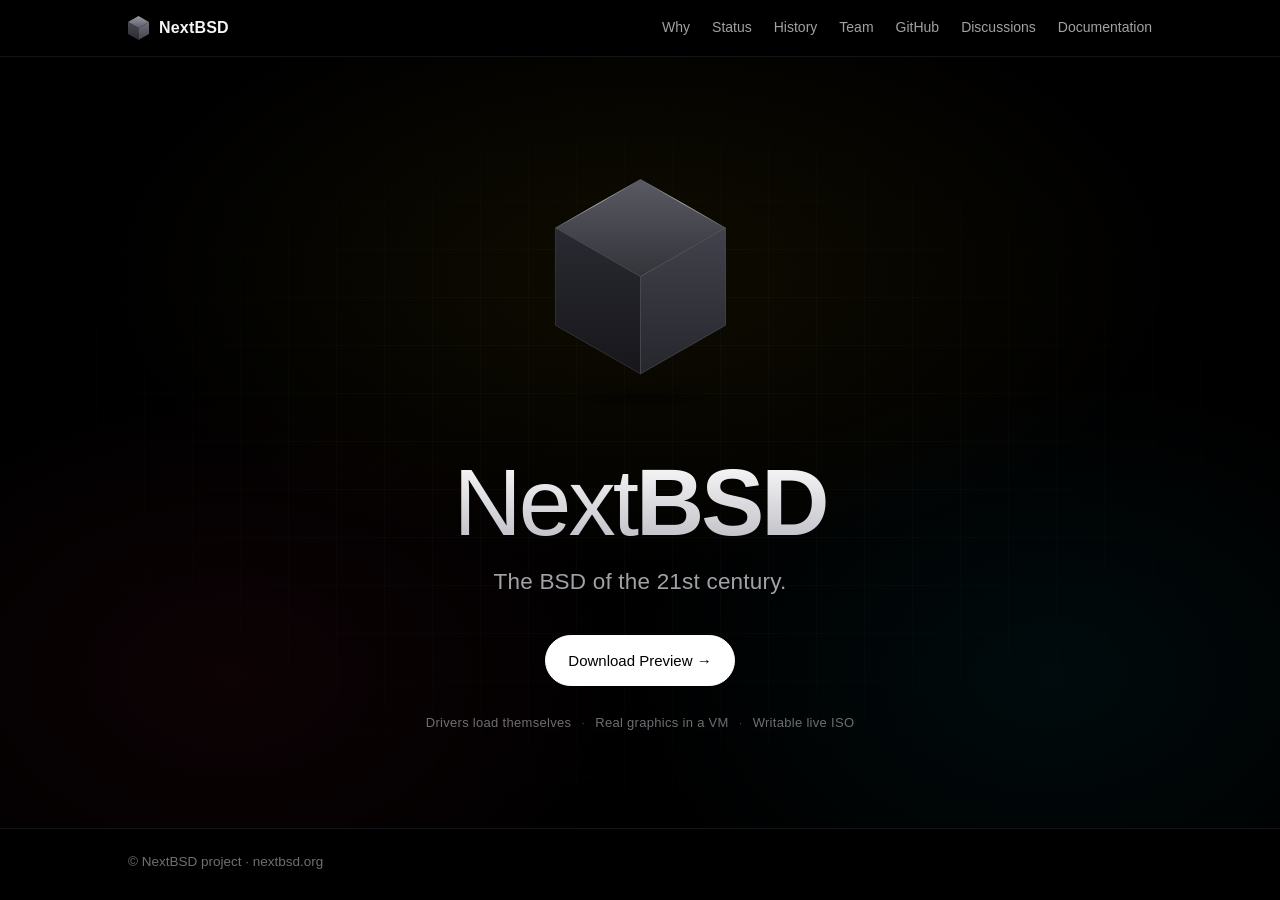
==== index.html @ d2f93997 "Cube mark in the nav, and a home page that fits one screen Three changes to the landing page and the" ====
<!DOCTYPE html>
<html lang="en">
<head>
<meta charset="UTF-8">
<meta name="viewport" content="width=device-width, initial-scale=1.0">
<meta http-equiv="Cache-Control" content="no-cache, no-store, must-revalidate">
<title>NextBSD &mdash; the BSD of the 21st century</title>
<meta name="description" content="NextBSD brings the macOS system layer &mdash; Mach IPC, launchd, libxpc, libdispatch &mdash; to a modern FreeBSD base. Open in the open.">
<meta property="og:title" content="NextBSD">
<meta property="og:description" content="The BSD of the 21st century. Mach + launchd + XPC on FreeBSD.">
<meta property="og:type" content="website">
<meta property="og:url" content="https://nextbsd.org/">
<link rel="canonical" href="https://nextbsd.org/">
<link rel="icon" type="image/svg+xml" href="data:image/svg+xml,%3Csvg xmlns='http://www.w3.org/2000/svg' viewBox='0 0 64 64'%3E%3Crect width='64' height='64' rx='8' fill='%23000'/%3E%3Ctext x='32' y='42' font-family='-apple-system,Helvetica,Arial' font-size='28' font-weight='700' text-anchor='middle' fill='%23ffcc00'%3EB%3C/text%3E%3C/svg%3E">
<link rel="stylesheet" href="assets/style.css">
</head>
<body class="home">

<nav class="nav">
  <div class="wrap nav-inner">
    <a class="nav-brand" href="index.html">
      <svg class="nav-brand-mark" viewBox="60 60 280 320"
           xmlns="http://www.w3.org/2000/svg" role="img" aria-label="NextBSD cube">
        <defs>
          <linearGradient id="navcube-top" x1="0" y1="0" x2="0" y2="1">
            <stop offset="0%"   stop-color="#9a9aa6"/>
            <stop offset="100%" stop-color="#5c5c66"/>
          </linearGradient>
          <linearGradient id="navcube-left" x1="0" y1="0" x2="0" y2="1">
            <stop offset="0%"   stop-color="#4a4a54"/>
            <stop offset="100%" stop-color="#2a2a32"/>
          </linearGradient>
          <linearGradient id="navcube-right" x1="0" y1="0" x2="0" y2="1">
            <stop offset="0%"   stop-color="#70707c"/>
            <stop offset="100%" stop-color="#44444e"/>
          </linearGradient>
        </defs>
        <polygon points="200,60 340,140 200,220 60,140"   fill="url(#navcube-top)"/>
        <polygon points="60,140 200,220 200,380 60,300"   fill="url(#navcube-left)"/>
        <polygon points="340,140 200,220 200,380 340,300" fill="url(#navcube-right)"/>
      </svg>
      NextBSD
    </a>
    <button class="nav-toggle" type="button" aria-label="Menu"
            aria-expanded="false" aria-controls="nav-links">
      <span class="nav-toggle-bar"></span>
      <span class="nav-toggle-bar"></span>
      <span class="nav-toggle-bar"></span>
    </button>
    <div class="nav-links" id="nav-links">
      <a href="why.html" data-nav="why">Why</a>
      <a href="status.html" data-nav="status">Status</a>
      <a href="history.html" data-nav="history">History</a>
      <a href="team.html" data-nav="team">Team</a>
      <a href="https://github.com/nextbsd-redux/nextbsd">GitHub</a>
      <a href="https://github.com/orgs/nextbsd-redux/discussions">Discussions</a>
      <a href="https://github.com/nextbsd-redux/nextbsd/wiki">Documentation</a>
    </div>
  </div>
</nav>

<section class="hero">
  <div class="wrap hero-inner">
    <svg class="logo-cube" viewBox="0 0 400 460" xmlns="http://www.w3.org/2000/svg" role="img" aria-label="NextBSD cube logo">
      <defs>
        <radialGradient id="cube-shadow" cx="50%" cy="50%" r="50%">
          <stop offset="0%"   stop-color="#000" stop-opacity="0.55"/>
          <stop offset="60%"  stop-color="#000" stop-opacity="0.18"/>
          <stop offset="100%" stop-color="#000" stop-opacity="0"/>
        </radialGradient>
        <linearGradient id="face-top" x1="0" y1="0" x2="0" y2="1">
          <stop offset="0%"   stop-color="#5a5a64"/>
          <stop offset="100%" stop-color="#33333a"/>
        </linearGradient>
        <linearGradient id="face-left" x1="0" y1="0" x2="0" y2="1">
          <stop offset="0%"   stop-color="#2a2a32"/>
          <stop offset="100%" stop-color="#16161b"/>
        </linearGradient>
        <linearGradient id="face-right" x1="0" y1="0" x2="0" y2="1">
          <stop offset="0%"   stop-color="#42424c"/>
          <stop offset="100%" stop-color="#26262d"/>
        </linearGradient>
        <linearGradient id="edge-highlight" x1="0" y1="0" x2="1" y2="0">
          <stop offset="0%"   stop-color="#fff" stop-opacity="0"/>
          <stop offset="50%"  stop-color="#fff" stop-opacity="0.55"/>
          <stop offset="100%" stop-color="#fff" stop-opacity="0"/>
        </linearGradient>
      </defs>

      <!-- soft ground shadow -->
      <ellipse cx="200" cy="420" rx="170" ry="20" fill="url(#cube-shadow)"/>

      <!-- cube body: top + left + right faces (isometric) -->
      <polygon points="200,60 340,140 200,220 60,140"   fill="url(#face-top)"   stroke="#6a6a76" stroke-width="1"/>
      <polygon points="60,140 200,220 200,380 60,300"   fill="url(#face-left)"  stroke="#44444e" stroke-width="1"/>
      <polygon points="340,140 200,220 200,380 340,300" fill="url(#face-right)" stroke="#55555f" stroke-width="1"/>

      <!-- crisp upper-edge highlights -->
      <line x1="200" y1="60"  x2="340" y2="140" stroke="url(#edge-highlight)" stroke-width="1.5"/>
      <line x1="200" y1="60"  x2="60"  y2="140" stroke="url(#edge-highlight)" stroke-width="1.5"/>
      <line x1="200" y1="60"  x2="200" y2="220" stroke="url(#edge-highlight)" stroke-width="1.5"/>

    </svg>

    <h1 class="wordmark"><span class="next">Next</span>BSD</h1>
    <p class="tagline">The BSD of the 21st century.</p>

    <div class="cta">
      <a class="btn btn-primary" href="https://github.com/nextbsd-redux/nextbsd/releases/tag/continuous">Download Preview &rarr;</a>
    </div>

    <p class="hero-points">
      <span>Drivers load themselves</span>
      <span>Real graphics in a VM</span>
      <span>Writable live ISO</span>
    </p>
  </div>
</section>

<footer>
  <div class="wrap">
    <div class="colophon">
      <span>&copy; NextBSD project &middot; <a href="https://nextbsd.org/" style="color:inherit;">nextbsd.org</a></span>
    </div>
  </div>
</footer>

<script src="assets/site.js"></script>

</body>
</html>
---- assets/style.css ----
:root {
    --bg: #000;
    --bg-soft: #0a0a0a;
    --panel: #0f0f12;
    --line: #1c1c20;
    --line-soft: #141418;
    --fg: #f5f5f7;
    --fg-dim: #a1a1a6;
    --fg-mute: #6e6e73;
    --accent-y: #ffcc00;
    --accent-r: #ff3b30;
    --accent-c: #00d4ff;
    --accent-g: #30d158;
    --accent-m: #ff2d55;
  }
  * { box-sizing: border-box; }
  html, body {
    margin: 0;
    padding: 0;
    background: var(--bg);
    color: var(--fg);
    font-family: -apple-system, BlinkMacSystemFont, "Helvetica Neue", Helvetica, Arial, sans-serif;
    -webkit-font-smoothing: antialiased;
    -moz-osx-font-smoothing: grayscale;
    line-height: 1.55;
    overflow-x: hidden;
  }
  a { color: var(--accent-c); text-decoration: none; }
  a:hover { text-decoration: underline; }
  code, kbd {
    font-family: "SF Mono", ui-monospace, "Menlo", Consolas, monospace;
    font-size: 0.92em;
    background: #15151a;
    padding: 1px 6px;
    border-radius: 4px;
    color: #e8e8ed;
  }

  /* ---------- Layout ---------- */
  .wrap {
    max-width: 1080px;
    margin: 0 auto;
    padding: 0 28px;
  }
  section { padding: 96px 0; position: relative; }
  section + section { border-top: 1px solid var(--line-soft); }

  /* ---------- Top nav ---------- */
  .nav {
    position: sticky;
    top: 0;
    z-index: 50;
    backdrop-filter: saturate(180%) blur(20px);
    -webkit-backdrop-filter: saturate(180%) blur(20px);
    background: rgba(0, 0, 0, 0.72);
    border-bottom: 1px solid var(--line-soft);
  }
  .nav-inner {
    display: flex;
    align-items: center;
    justify-content: space-between;
    height: 56px;
  }
  .nav-brand {
    display: flex; align-items: center; gap: 10px;
    font-weight: 600; letter-spacing: 0.2px;
    color: var(--fg);
  }
  .nav-brand-mark {
    /* The hero cube, shrunk. Height-driven so the aspect stays true; at this
       size the hero's 1px face strokes and edge highlights would land well
       under a device pixel, so the three face tones carry the form alone --
       lightened from the hero's values, which go muddy against the nav's
       near-black at 24px. */
    height: 24px;
    width: auto;
    flex: none;
    display: block;
  }
  .nav-brand:hover .nav-brand-mark { opacity: 0.85; }
  .nav-links { display: flex; gap: 22px; }
  .nav-links a {
    color: var(--fg-dim); font-size: 14px;
    text-decoration: none;
  }
  .nav-links a:hover { color: var(--fg); text-decoration: none; }

  /* Hamburger. Hidden entirely at desktop widths -- the tab row is the
     nav there, and the button would just be a second way to do the same
     thing. It appears only once the tabs no longer fit. */
  .nav-toggle {
    display: none;
    flex-direction: column;
    justify-content: center;
    align-items: center;
    gap: 5px;
    width: 40px; height: 40px;
    padding: 0;
    background: transparent;
    border: 1px solid transparent;
    border-radius: 9px;
    cursor: pointer;
    -webkit-tap-highlight-color: transparent;
  }
  .nav-toggle:hover { border-color: #2a2a30; }
  .nav-toggle[aria-expanded="true"] { border-color: #2a2a30; }
  .nav-toggle-bar {
    display: block;
    width: 18px; height: 1.5px;
    background: var(--fg-dim);
    border-radius: 2px;
    transition: transform 0.2s ease, opacity 0.2s ease;
  }
  /* Bars fold into an X when open: 1.5px bar + 5px gap = 6.5px of travel. */
  .nav-toggle[aria-expanded="true"] .nav-toggle-bar:nth-child(1) {
    transform: translateY(6.5px) rotate(45deg);
  }
  .nav-toggle[aria-expanded="true"] .nav-toggle-bar:nth-child(2) { opacity: 0; }
  .nav-toggle[aria-expanded="true"] .nav-toggle-bar:nth-child(3) {
    transform: translateY(-6.5px) rotate(-45deg);
  }

  /* 780px: seven tabs plus the brand need ~680px, so this leaves the row
     comfortable rather than cramped right before it collapses. */
  @media (max-width: 780px) {
    .nav-toggle { display: flex; }
    .nav-links {
      /* .nav is position:sticky, so it is the containing block -- the panel
         spans the full nav width rather than the padded .wrap. */
      position: absolute;
      top: 56px;
      left: 0; right: 0;
      display: none;
      flex-direction: column;
      gap: 0;
      padding: 4px 0 10px;
      background: rgba(0, 0, 0, 0.94);
      backdrop-filter: saturate(180%) blur(20px);
      -webkit-backdrop-filter: saturate(180%) blur(20px);
      border-bottom: 1px solid var(--line-soft);
    }
    .nav-links[data-open="true"] { display: flex; }
    .nav-links a {
      padding: 13px 28px;
      font-size: 15px;
      border-top: 1px solid var(--line-soft);
    }
    .nav-links a:first-child { border-top: none; }
  }
  @media (prefers-reduced-motion: reduce) {
    .nav-toggle-bar { transition: none; }
  }

  /* ---------- Hero ---------- */
  .hero {
    /* Not a full viewport: surrender ~110px so the footer's top edge shows.
       A hero that exactly fills the screen reads as the whole page, and the
       visitor never learns there is anything below it. */
    min-height: calc(100vh - 166px);
    display: grid;
    place-items: center;
    text-align: center;
    padding: 80px 0 120px;
    position: relative;
    overflow: hidden;
  }
  .hero::before {
    content: "";
    position: absolute;
    inset: 0;
    background:
      radial-gradient(900px 500px at 50% 28%, rgba(255, 204, 0, 0.06), transparent 60%),
      radial-gradient(700px 500px at 18% 80%, rgba(255, 45, 85, 0.05), transparent 60%),
      radial-gradient(700px 500px at 82% 80%, rgba(0, 212, 255, 0.05), transparent 60%);
    pointer-events: none;
  }
  .hero::after {
    /* subtle grid */
    content: "";
    position: absolute;
    inset: 0;
    background-image:
      linear-gradient(rgba(255,255,255,0.025) 1px, transparent 1px),
      linear-gradient(90deg, rgba(255,255,255,0.025) 1px, transparent 1px);
    background-size: 48px 48px;
    mask-image: radial-gradient(ellipse at center, black 30%, transparent 75%);
    -webkit-mask-image: radial-gradient(ellipse at center, black 30%, transparent 75%);
    pointer-events: none;
  }
  .hero-inner { position: relative; z-index: 1; }

  /* ---------- Logo cube (SVG) ---------- */
  .logo-cube {
    width: clamp(220px, 32vw, 320px);
    height: auto;
    margin: 0 auto 48px;
    display: block;
    animation: cube-float 9s ease-in-out infinite;
  }
  @keyframes cube-float {
    0%, 100% { transform: translateY(0); }
    50%      { transform: translateY(-8px); }
  }

  /* ---------- Wordmark + tagline ---------- */
  .wordmark {
    font-size: clamp(56px, 9vw, 104px);
    font-weight: 800;
    letter-spacing: -3px;
    /* Display type, so it wants tight leading -- inheriting the body's 1.55
       put ~50px of empty air above and below the wordmark at full size. */
    line-height: 1.05;
    margin: 0;
    background: linear-gradient(180deg, #fff 0%, #b8b8c0 100%);
    -webkit-background-clip: text;
    background-clip: text;
    color: transparent;
  }
  .wordmark .next { font-weight: 300; }
  .tagline {
    font-size: clamp(18px, 2.2vw, 24px);
    color: var(--fg-dim);
    margin: 16px 0 0;
    font-weight: 400;
    letter-spacing: 0.2px;
  }
  .cta {
    margin-top: 44px;
    display: flex;
    justify-content: center;
    gap: 14px;
    flex-wrap: wrap;
  }
  .btn {
    display: inline-flex;
    align-items: center;
    gap: 8px;
    padding: 13px 22px;
    border-radius: 99px;
    font-size: 15px;
    font-weight: 500;
    text-decoration: none;
    transition: transform 0.15s ease, background 0.15s ease, border-color 0.15s ease;
  }
  .btn-primary {
    background: #fff;
    color: #000;
    border: 1px solid #fff;
  }
  .btn-primary:hover { transform: translateY(-1px); background: #f0f0f0; text-decoration: none; }
  .btn-ghost {
    background: transparent;
    color: var(--fg);
    border: 1px solid #2a2a30;
  }
  .btn-ghost:hover { border-color: #4a4a52; text-decoration: none; }

  .hero-points {
    margin: 34px auto 0;
    max-width: 760px;
    display: flex;
    flex-wrap: wrap;
    justify-content: center;
    align-items: center;
    gap: 0 10px;
    color: var(--fg-mute);
    font-size: 13px;
    letter-spacing: 0.3px;
  }
  .hero-points span { white-space: nowrap; }
  /* Dot separators drawn in CSS so they never wrap onto a line alone. */
  .hero-points span + span::before {
    content: "\00B7";
    margin-right: 10px;
    color: #3a3a42;
  }
  @media (max-width: 560px) {
    .hero-points { font-size: 12px; gap: 2px 8px; }
    .hero-points span + span::before { margin-right: 8px; }
  }

  /* ---------- Section heads ---------- */
  .kicker {
    font-size: 12px;
    text-transform: uppercase;
    letter-spacing: 2.5px;
    color: var(--accent-c);
    margin: 0 0 12px;
    font-weight: 600;
  }
  .section-title {
    font-size: clamp(32px, 4.5vw, 52px);
    font-weight: 700;
    letter-spacing: -1.5px;
    margin: 0 0 16px;
    line-height: 1.1;
  }
  .section-lede {
    font-size: clamp(17px, 1.6vw, 19px);
    color: var(--fg-dim);
    max-width: 720px;
    margin: 0 0 56px;
  }

  /* ---------- Vision (manifesto) ---------- */
  .vision-grid {
    display: grid;
    grid-template-columns: repeat(2, 1fr);
    gap: 28px;
  }
  @media (max-width: 760px) { .vision-grid { grid-template-columns: 1fr; } }
  .vision-card {
    padding: 32px;
    border: 1px solid var(--line);
    border-radius: 16px;
    background: linear-gradient(180deg, var(--panel) 0%, #08080a 100%);
  }
  .vision-card h3 {
    font-size: 22px;
    margin: 0 0 10px;
    font-weight: 600;
    letter-spacing: -0.3px;
  }
  .vision-card p { margin: 0; color: var(--fg-dim); }

  /* ---------- About: forms ---------- */
  .about-bridge {
    font-size: clamp(19px, 2vw, 24px);
    font-weight: 600;
    letter-spacing: -0.5px;
    color: var(--fg);
    margin: 0 0 28px;
  }
  .forms-grid {
    display: grid;
    grid-template-columns: repeat(3, 1fr);
    gap: 20px;
  }
  @media (max-width: 760px) { .forms-grid { grid-template-columns: 1fr; } }
  .forms-grid .vision-card {
    padding: 28px;
    position: relative;
    overflow: hidden;
    transition: border-color 0.2s ease, transform 0.2s ease;
  }
  .forms-grid .vision-card:hover { border-color: #2a2a30; transform: translateY(-2px); }
  .forms-grid .vision-card::before {
    content: "";
    position: absolute;
    top: 0; left: 0; right: 0;
    height: 2px;
    background: var(--form-accent, var(--accent-c));
    opacity: 0.85;
  }
  .forms-grid .vision-card h3 { font-size: 19px; }
  .forms-grid .vision-card .role {
    display: block;
    font-size: 11px;
    text-transform: uppercase;
    letter-spacing: 2px;
    font-weight: 600;
    color: var(--form-accent, var(--accent-c));
    margin: 0 0 10px;
  }

  /* ---------- About: benefits ---------- */
  .about-lede {
    max-width: 760px;
    font-size: clamp(18px, 1.9vw, 22px);
    line-height: 1.5;
    letter-spacing: -0.3px;
    color: var(--fg-dim);
    margin: 0 0 48px;
  }
  .about-lede strong { color: var(--fg); font-weight: 600; }
  .benefits {
    display: grid;
    grid-template-columns: repeat(3, 1fr);
    gap: 20px;
    margin: 0 0 72px;
  }
  @media (max-width: 760px) { .benefits { grid-template-columns: 1fr; } }
  .benefit {
    padding: 30px;
    border: 1px solid var(--line);
    border-radius: 16px;
    background: linear-gradient(180deg, var(--panel) 0%, #08080a 100%);
    transition: border-color 0.2s ease, transform 0.2s ease;
  }
  .benefit:hover { border-color: #2a2a30; transform: translateY(-2px); }
  .benefit .b-icon {
    /* Square by default, but grows sideways for a longer label like
       "bsd/linux" rather than letting it spill out of a fixed 44px box. */
    width: fit-content; min-width: 44px; height: 44px;
    padding: 0 11px;
    border-radius: 12px;
    display: grid; place-items: center;
    font-size: 13px; font-weight: 700; letter-spacing: 0.3px;
    margin-bottom: 18px;
    background: #16161a;
    border: 1px solid #232328;
    color: var(--b-accent, var(--accent-c));
  }
  .benefit h3 {
    margin: 0 0 10px;
    font-size: 18px;
    font-weight: 600;
    letter-spacing: -0.3px;
  }
  .benefit p {
    margin: 0;
    color: var(--fg-dim);
    font-size: 14.5px;
    line-height: 1.6;
  }
  .benefit p + p { margin-top: 12px; }

  /* ---------- Team ---------- */
  .team-grid {
    display: grid;
    grid-template-columns: repeat(2, 1fr);
    gap: 20px;
    max-width: 760px;
  }
  @media (max-width: 640px) { .team-grid { grid-template-columns: 1fr; } }
  .member {
    padding: 28px;
    border: 1px solid var(--line);
    border-radius: 16px;
    background: var(--panel);
    transition: border-color 0.2s ease, transform 0.2s ease;
  }
  .member:hover { border-color: #2a2a30; transform: translateY(-2px); }
  .member h3 {
    margin: 0 0 4px;
    font-size: 19px;
    font-weight: 600;
    letter-spacing: -0.3px;
  }
  .member .member-role {
    display: block;
    font-size: 11px;
    text-transform: uppercase;
    letter-spacing: 2px;
    font-weight: 600;
    color: var(--accent-c);
    margin: 0 0 12px;
  }
  .member p { margin: 0 0 12px; color: var(--fg-dim); font-size: 14.5px; line-height: 1.6; }
  .member a { font-size: 13px; }

  /* ---------- Components grid ---------- */
  .components {
    display: grid;
    grid-template-columns: repeat(3, 1fr);
    /* Every row the height of the tallest card, so the status tag -- pinned to
       the card's bottom edge by margin-top:auto -- lands at the same offset in
       every card on the page, not merely within its own row. */
    grid-auto-rows: 1fr;
    gap: 20px;
  }
  @media (max-width: 880px) { .components { grid-template-columns: repeat(2, 1fr); } }
  @media (max-width: 560px) { .components { grid-template-columns: 1fr; } }
  .component {
    display: flex;
    flex-direction: column;
    padding: 26px;
    border: 1px solid var(--line);
    border-radius: 14px;
    background: var(--panel);
    transition: border-color 0.2s ease, transform 0.2s ease;
  }
  .component:hover { border-color: #2a2a30; transform: translateY(-2px); }
  .component .icon {
    width: 38px; height: 38px;
    border-radius: 10px;
    display: grid; place-items: center;
    margin-bottom: 16px;
    font-size: 18px; font-weight: 700;
    background: #16161a;
    border: 1px solid #232328;
  }
  .component h4 {
    margin: 0 0 6px;
    font-size: 17px;
    font-weight: 600;
    letter-spacing: -0.2px;
  }
  .component p {
    margin: 0 0 14px;
    color: var(--fg-dim);
    font-size: 14.5px;
    line-height: 1.55;
  }
  .component .tag {
    display: inline-block;
    align-self: flex-start;
    font-size: 11px;
    text-transform: uppercase;
    letter-spacing: 1.5px;
    margin-top: auto;
    padding: 3px 8px;
    border-radius: 4px;
    background: #15151a;
    color: var(--fg-mute);
    border: 1px solid #1f1f25;
  }
  .component .tag.ok { color: var(--accent-g); border-color: rgba(48,209,88,0.25); background: rgba(48,209,88,0.08); }
  .component .tag.work { color: var(--accent-y); border-color: rgba(255,204,0,0.25); background: rgba(255,204,0,0.08); }
  .component .tag.plan { color: var(--accent-c); border-color: rgba(0,212,255,0.25); background: rgba(0,212,255,0.08); }

  /* ---------- Status timeline ---------- */
  .status-list {
    list-style: none;
    padding: 0;
    margin: 0;
    display: grid;
    gap: 18px;
  }
  .status-item {
    display: grid;
    grid-template-columns: 110px 1fr;
    gap: 24px;
    padding: 20px 0;
    border-bottom: 1px dashed var(--line);
  }
  .status-item:last-child { border-bottom: none; }
  .status-when {
    font-family: "SF Mono", ui-monospace, Menlo, monospace;
    color: var(--fg-mute);
    font-size: 13px;
    letter-spacing: 0.5px;
  }
  .status-body strong { font-weight: 600; color: var(--fg); }
  .status-body p { margin: 4px 0 0; color: var(--fg-dim); }
  @media (max-width: 600px) {
    .status-item { grid-template-columns: 1fr; gap: 4px; }
  }

  /* ---------- Quote pull ---------- */
  .pull {
    margin: 64px auto 0;
    max-width: 820px;
    padding: 40px;
    border: 1px solid var(--line);
    border-left: 3px solid var(--accent-y);
    border-radius: 8px;
    background: linear-gradient(180deg, #0c0c0f 0%, #07070a 100%);
    font-size: clamp(20px, 2.2vw, 26px);
    line-height: 1.4;
    color: var(--fg);
    font-weight: 300;
    letter-spacing: -0.4px;
  }
  .pull cite {
    display: block;
    margin-top: 18px;
    font-style: normal;
    font-size: 13px;
    color: var(--fg-mute);
    letter-spacing: 1.5px;
    text-transform: uppercase;
  }

  /* ---------- Footer ---------- */
  footer {
    border-top: 1px solid var(--line-soft);
    padding: 56px 0 80px;
    color: var(--fg-mute);
    font-size: 13.5px;
  }
  .footer-grid {
    display: grid;
    grid-template-columns: 2fr 1fr 1fr 1fr;
    gap: 32px;
  }
  @media (max-width: 760px) { .footer-grid { grid-template-columns: 1fr 1fr; } }
  .footer-grid h5 {
    color: var(--fg);
    font-size: 13px;
    text-transform: uppercase;
    letter-spacing: 1.5px;
    margin: 0 0 14px;
    font-weight: 600;
  }
  .footer-grid ul { list-style: none; padding: 0; margin: 0; }
  .footer-grid li { margin-bottom: 8px; }
  .footer-grid a { color: var(--fg-dim); }
  .footer-grid a:hover { color: var(--fg); text-decoration: none; }
  .colophon {
    margin-top: 40px;
    padding-top: 24px;
    border-top: 1px solid var(--line-soft);
    display: flex;
    justify-content: space-between;
    flex-wrap: wrap;
    gap: 12px;
    color: var(--fg-mute);
  }

  /* ---------- Reduced motion ---------- */
  @media (prefers-reduced-motion: reduce) {
    .cube { animation: none; }
  }

  /* ---------- Per-page nav state ---------- */
  /* Each page ships its own copy of the nav with class="active" on the tab
     it corresponds to, so the current page is marked without a JS pass. */
  .nav-links a.active { color: var(--fg); }
  .nav-links a.active::after {
    content: "";
    display: block;
    height: 1.5px;
    margin-top: 3px;
    border-radius: 2px;
    background: var(--accent-y);
  }
  @media (max-width: 780px) {
    /* In the stacked panel an underline reads as a divider, so mark the
       current tab with a left rule instead. */
    .nav-links a.active::after { display: none; }
    .nav-links a.active {
      box-shadow: inset 2px 0 0 var(--accent-y);
    }
  }

  /* ---------- Interior pages ---------- */
  /* Only index.html leads with the hero. Everywhere else the first section
     butts straight up against the sticky nav, so it needs its own breathing
     room at the top rather than the symmetric 96px a mid-page section wants. */
  .page section:first-of-type { padding-top: 72px; }
  @media (max-width: 640px) {
    section { padding: 64px 0; }
    .page section:first-of-type { padding-top: 48px; }
  }

  /* ---------- Home page: fit the viewport ---------- */
  /* index.html is nav + hero + footer and nothing else, so it should resolve
     to one screen rather than a screen-and-a-bit. The old hero locked in
     min-height:calc(100vh - 166px), which -- once the 56px nav and the ~220px
     footer were added -- guaranteed ~110px of overflow at *every* window
     size, so the scrollbar was always there and always led nowhere.

     Instead: make the body a full-height flex column and let the hero absorb
     whatever space is left over. min-height (not height) is deliberate --
     if the content genuinely cannot fit, the page grows and scrolls
     normally rather than clipping. */
  body.home {
    min-height: 100vh;
    display: flex;
    flex-direction: column;
  }
  /* Mobile browsers report 100vh as the URL-bar-hidden height, which
     overshoots the visible area. dvh tracks the real viewport where it is
     supported; the 100vh above stays as the fallback. */
  @supports (min-height: 100dvh) {
    body.home { min-height: 100dvh; }
  }
  body.home .hero {
    flex: 1 1 auto;
    /* Drop the fixed floor -- flex-grow now sizes this. */
    min-height: 0;
    padding: clamp(20px, 4.5vh, 80px) 0 clamp(24px, 5.5vh, 120px);
  }

  /* The hero's own furniture scales with viewport *height* as well as width.
     A short-and-wide window (a laptop at 1440x790, a landscape phone) has
     plenty of horizontal room, so width-only clamps keep the cube and
     wordmark at full size and push the footer off-screen. min() lets
     whichever axis is tighter win. */
  body.home .logo-cube {
    width: clamp(120px, min(30vw, 27vh), 320px);
    margin: 0 auto clamp(14px, 3.4vh, 48px);
  }
  body.home .wordmark { font-size: clamp(40px, min(9vw, 10.5vh), 104px); }
  body.home .tagline {
    font-size: clamp(15px, min(2.2vw, 2.5vh), 24px);
    margin-top: clamp(8px, 1.5vh, 16px);
  }
  body.home .cta { margin-top: clamp(18px, 3.8vh, 44px); }
  body.home .hero-points { margin-top: clamp(14px, 3vh, 34px); }

  /* The footer on this page carries a single colophon line. Its 40px top
     margin, 24px padding and rule exist to separate it from the .footer-grid
     block -- which no page actually renders -- so here they only burn height
     that the hero could use. */
  body.home footer { padding: clamp(14px, 2.6vh, 32px) 0 clamp(16px, 3vh, 40px); }
  body.home .colophon {
    margin-top: 0;
    padding-top: 0;
    border-top: none;
  }
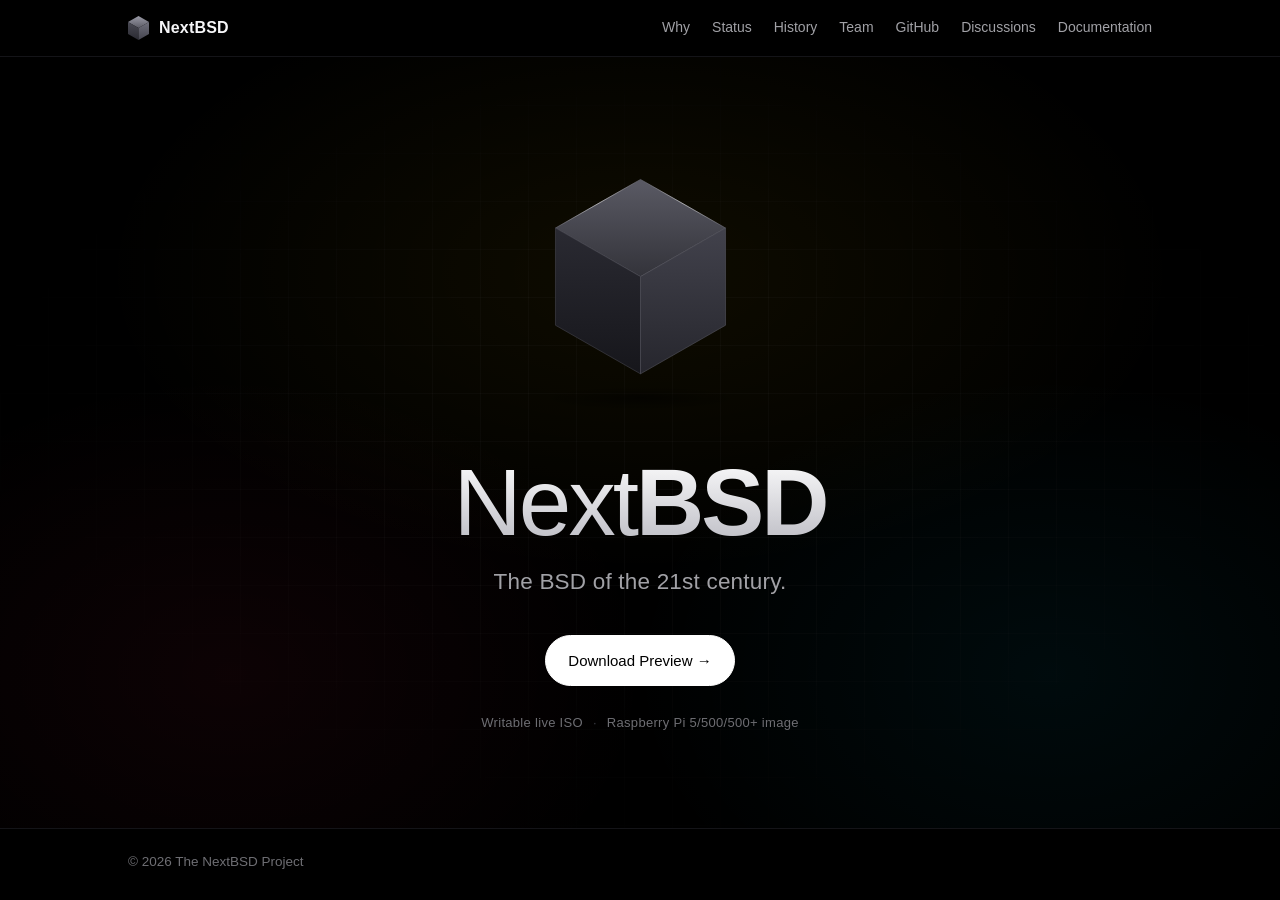
==== commit d3659946: "Cube favicon, Raspberry Pi in the hero, and a plain copyright line The tab icon was a yellow letter " ====
--- a/index.html
+++ b/index.html
@@ -11,7 +11,7 @@
 <meta property="og:type" content="website">
 <meta property="og:url" content="https://nextbsd.org/">
 <link rel="canonical" href="https://nextbsd.org/">
-<link rel="icon" type="image/svg+xml" href="data:image/svg+xml,%3Csvg xmlns='http://www.w3.org/2000/svg' viewBox='0 0 64 64'%3E%3Crect width='64' height='64' rx='8' fill='%23000'/%3E%3Ctext x='32' y='42' font-family='-apple-system,Helvetica,Arial' font-size='28' font-weight='700' text-anchor='middle' fill='%23ffcc00'%3EB%3C/text%3E%3C/svg%3E">
+<link rel="icon" type="image/svg+xml" href="assets/favicon.svg?v=2">
 <link rel="stylesheet" href="assets/style.css">
 </head>
 <body class="home">
@@ -110,9 +110,8 @@
     </div>
 
     <p class="hero-points">
-      <span>Drivers load themselves</span>
-      <span>Real graphics in a VM</span>
       <span>Writable live ISO</span>
+      <span>Raspberry Pi 5/500/500+ image</span>
     </p>
   </div>
 </section>
@@ -120,7 +119,7 @@
 <footer>
   <div class="wrap">
     <div class="colophon">
-      <span>&copy; NextBSD project &middot; <a href="https://nextbsd.org/" style="color:inherit;">nextbsd.org</a></span>
+      <span>&copy; 2026 The NextBSD Project</span>
     </div>
   </div>
 </footer>
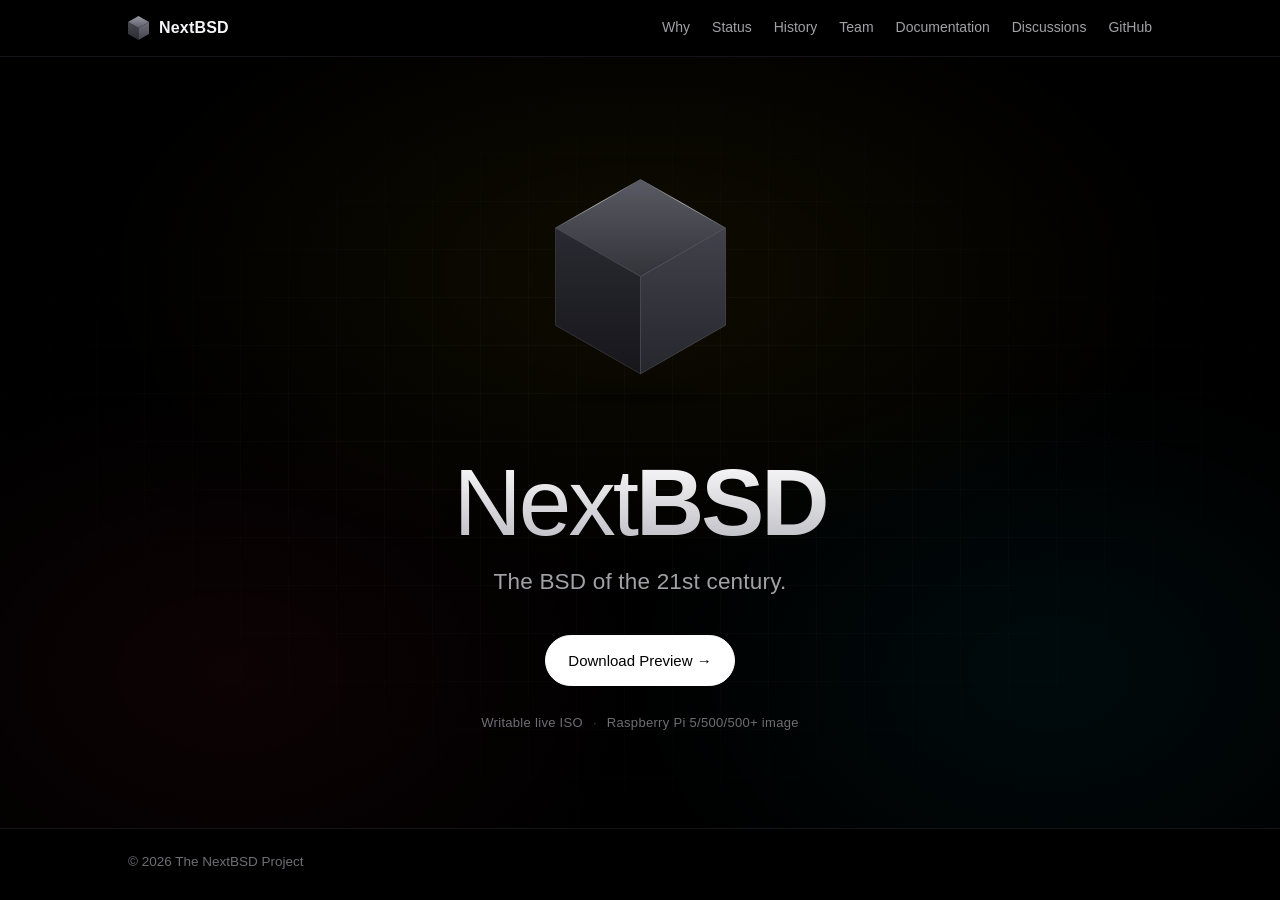
==== commit 98d1ce1b: "Nav: order the outbound links Documentation, Discussions, GitHub Runs from our own pages through the" ====
--- a/index.html
+++ b/index.html
@@ -52,9 +52,9 @@
       <a href="status.html" data-nav="status">Status</a>
       <a href="history.html" data-nav="history">History</a>
       <a href="team.html" data-nav="team">Team</a>
+      <a href="https://github.com/nextbsd-redux/nextbsd/wiki">Documentation</a>
+      <a href="https://github.com/orgs/nextbsd-redux/discussions">Discussions</a>
       <a href="https://github.com/nextbsd-redux/nextbsd">GitHub</a>
-      <a href="https://github.com/orgs/nextbsd-redux/discussions">Discussions</a>
-      <a href="https://github.com/nextbsd-redux/nextbsd/wiki">Documentation</a>
     </div>
   </div>
 </nav>
--- a/assets/style.css
+++ b/assets/style.css
@@ -363,58 +363,6 @@
     margin: 0 0 10px;
   }
 
-  /* ---------- About: benefits ---------- */
-  .about-lede {
-    max-width: 760px;
-    font-size: clamp(18px, 1.9vw, 22px);
-    line-height: 1.5;
-    letter-spacing: -0.3px;
-    color: var(--fg-dim);
-    margin: 0 0 48px;
-  }
-  .about-lede strong { color: var(--fg); font-weight: 600; }
-  .benefits {
-    display: grid;
-    grid-template-columns: repeat(3, 1fr);
-    gap: 20px;
-    margin: 0 0 72px;
-  }
-  @media (max-width: 760px) { .benefits { grid-template-columns: 1fr; } }
-  .benefit {
-    padding: 30px;
-    border: 1px solid var(--line);
-    border-radius: 16px;
-    background: linear-gradient(180deg, var(--panel) 0%, #08080a 100%);
-    transition: border-color 0.2s ease, transform 0.2s ease;
-  }
-  .benefit:hover { border-color: #2a2a30; transform: translateY(-2px); }
-  .benefit .b-icon {
-    /* Square by default, but grows sideways for a longer label like
-       "bsd/linux" rather than letting it spill out of a fixed 44px box. */
-    width: fit-content; min-width: 44px; height: 44px;
-    padding: 0 11px;
-    border-radius: 12px;
-    display: grid; place-items: center;
-    font-size: 13px; font-weight: 700; letter-spacing: 0.3px;
-    margin-bottom: 18px;
-    background: #16161a;
-    border: 1px solid #232328;
-    color: var(--b-accent, var(--accent-c));
-  }
-  .benefit h3 {
-    margin: 0 0 10px;
-    font-size: 18px;
-    font-weight: 600;
-    letter-spacing: -0.3px;
-  }
-  .benefit p {
-    margin: 0;
-    color: var(--fg-dim);
-    font-size: 14.5px;
-    line-height: 1.6;
-  }
-  .benefit p + p { margin-top: 12px; }
-
   /* ---------- Team ---------- */
   .team-grid {
     display: grid;
@@ -449,65 +397,109 @@
   .member p { margin: 0 0 12px; color: var(--fg-dim); font-size: 14.5px; line-height: 1.6; }
   .member a { font-size: 13px; }
 
-  /* ---------- Components grid ---------- */
-  .components {
-    display: grid;
-    grid-template-columns: repeat(3, 1fr);
-    /* Every row the height of the tallest card, so the status tag -- pinned to
-       the card's bottom edge by margin-top:auto -- lands at the same offset in
-       every card on the page, not merely within its own row. */
-    grid-auto-rows: 1fr;
-    gap: 20px;
-  }
-  @media (max-width: 880px) { .components { grid-template-columns: repeat(2, 1fr); } }
-  @media (max-width: 560px) { .components { grid-template-columns: 1fr; } }
-  .component {
-    display: flex;
-    flex-direction: column;
-    padding: 26px;
-    border: 1px solid var(--line);
-    border-radius: 14px;
-    background: var(--panel);
-    transition: border-color 0.2s ease, transform 0.2s ease;
-  }
-  .component:hover { border-color: #2a2a30; transform: translateY(-2px); }
-  .component .icon {
-    width: 38px; height: 38px;
-    border-radius: 10px;
-    display: grid; place-items: center;
-    margin-bottom: 16px;
-    font-size: 18px; font-weight: 700;
-    background: #16161a;
-    border: 1px solid #232328;
-  }
-  .component h4 {
+  /* ---------- Reference pages: wide, card-free ---------- */
+  /* Why and Status are read by scanning, not by reading top to bottom, so
+     they want width and density rather than the 1080px measure that suits
+     prose. Neither uses cards any more: card chrome (border, radius, ~25px of
+     padding, a letter badge) cost roughly 90px an item and said nothing the
+     heading did not already say. */
+  .page-wide .wrap { max-width: 1280px; }
+  .page-wide section:first-of-type { padding-top: 48px; padding-bottom: 56px; }
+  .page-wide .section-lede { margin-bottom: 32px; }
+
+  /* ---------- Why: editorial feature list ---------- */
+  .feature-grid {
+    list-style: none;
+    margin: 0;
+    padding: 0;
+    display: grid;
+    grid-template-columns: repeat(2, 1fr);
+    column-gap: 56px;
+    row-gap: 30px;
+  }
+  @media (max-width: 800px) {
+    .feature-grid { grid-template-columns: 1fr; row-gap: 24px; }
+  }
+  .feature-name {
     margin: 0 0 6px;
-    font-size: 17px;
-    font-weight: 600;
-    letter-spacing: -0.2px;
-  }
-  .component p {
-    margin: 0 0 14px;
-    color: var(--fg-dim);
+    font-size: 18px;
+    font-weight: 600;
+    letter-spacing: -0.3px;
+    color: var(--fg);
+  }
+  .feature-desc {
+    margin: 0;
     font-size: 14.5px;
     line-height: 1.55;
-  }
-  .component .tag {
-    display: inline-block;
-    align-self: flex-start;
-    font-size: 11px;
+    color: var(--fg-dim);
+  }
+
+  /* ---------- Status: grouped rows ---------- */
+  /* State is stated once per group instead of repeated as a tag on all
+     fifteen records, which is what lets the tag column disappear. */
+  .group + .group { margin-top: 32px; }
+  .group-head {
+    display: flex;
+    align-items: center;
+    gap: 10px;
+    margin: 0 0 12px;
+    padding-bottom: 10px;
+    border-bottom: 1px solid var(--line);
+    font-size: 13px;
+    font-weight: 600;
     text-transform: uppercase;
-    letter-spacing: 1.5px;
-    margin-top: auto;
-    padding: 3px 8px;
-    border-radius: 4px;
-    background: #15151a;
+    letter-spacing: 2px;
+    color: var(--fg-dim);
+  }
+  .group-dot {
+    width: 8px; height: 8px;
+    border-radius: 50%;
+    background: var(--group-accent);
+    flex: none;
+  }
+  .group-count {
+    margin-left: auto;
+    font-family: "SF Mono", ui-monospace, Menlo, monospace;
+    font-size: 12px;
+    letter-spacing: 0;
     color: var(--fg-mute);
-    border: 1px solid #1f1f25;
-  }
-  .component .tag.ok { color: var(--accent-g); border-color: rgba(48,209,88,0.25); background: rgba(48,209,88,0.08); }
-  .component .tag.work { color: var(--accent-y); border-color: rgba(255,204,0,0.25); background: rgba(255,204,0,0.08); }
-  .component .tag.plan { color: var(--accent-c); border-color: rgba(0,212,255,0.25); background: rgba(0,212,255,0.08); }
+  }
+
+  .rows { list-style: none; margin: 0; padding: 0; }
+  .row {
+    display: grid;
+    grid-template-columns: 210px 1fr;
+    gap: 28px;
+    padding: 11px 0;
+    border-bottom: 1px solid var(--line-soft);
+  }
+  .row:last-child { border-bottom: none; }
+  .row-name {
+    font-size: 15px;
+    font-weight: 600;
+    letter-spacing: -0.2px;
+    color: var(--fg);
+  }
+  .row-desc {
+    font-size: 14px;
+    line-height: 1.55;
+    color: var(--fg-dim);
+  }
+  /* The finished components are a roll-call more than a narrative, so that
+     group runs two abreast; the groups a reader came for stay full width. */
+  @media (min-width: 900px) {
+    .group-split .rows {
+      display: grid;
+      grid-template-columns: 1fr 1fr;
+      column-gap: 48px;
+    }
+    .group-split .row { grid-template-columns: 165px 1fr; gap: 20px; }
+  }
+  /* Below ~700px two columns leave the description a sliver, so the name
+     becomes a heading above it. */
+  @media (max-width: 700px) {
+    .row { grid-template-columns: 1fr; gap: 4px; padding: 10px 0; }
+  }
 
   /* ---------- Status timeline ---------- */
   .status-list {
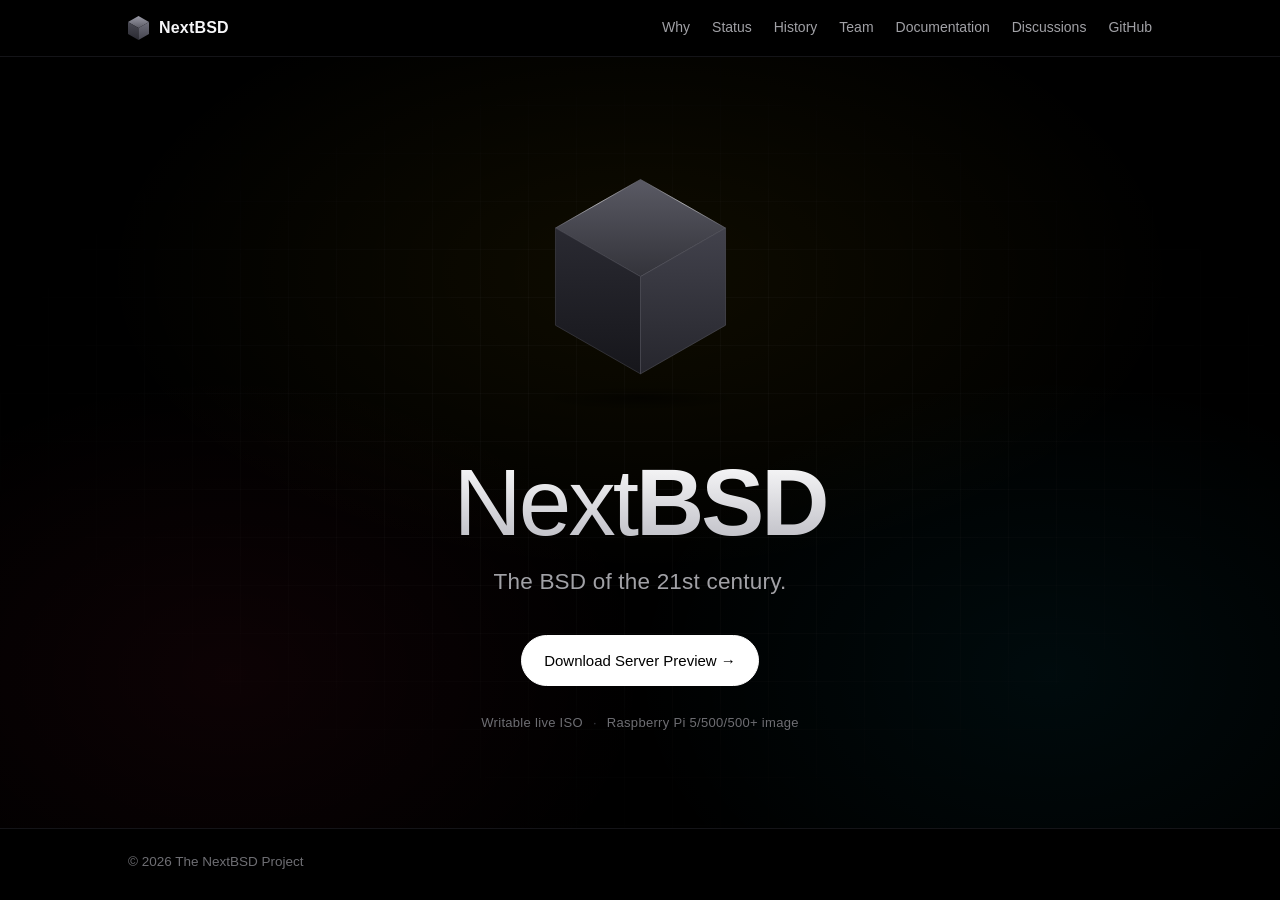
==== commit 3f72db7e: "Download Server Preview: link the continuous-server release Co-Authored-By: Claude Opus 5.5 <noreply" ====
--- a/index.html
+++ b/index.html
@@ -52,9 +52,9 @@
       <a href="status.html" data-nav="status">Status</a>
       <a href="history.html" data-nav="history">History</a>
       <a href="team.html" data-nav="team">Team</a>
-      <a href="https://github.com/nextbsd-redux/nextbsd/wiki">Documentation</a>
-      <a href="https://github.com/orgs/nextbsd-redux/discussions">Discussions</a>
-      <a href="https://github.com/nextbsd-redux/nextbsd">GitHub</a>
+      <a href="https://github.com/nextbsd/nextbsd/wiki">Documentation</a>
+      <a href="https://github.com/orgs/nextbsd/discussions">Discussions</a>
+      <a href="https://github.com/nextbsd/nextbsd">GitHub</a>
     </div>
   </div>
 </nav>
@@ -106,7 +106,7 @@
     <p class="tagline">The BSD of the 21st century.</p>
 
     <div class="cta">
-      <a class="btn btn-primary" href="https://github.com/nextbsd-redux/nextbsd/releases/tag/continuous">Download Preview &rarr;</a>
+      <a class="btn btn-primary" href="https://github.com/nextbsd/nextbsd/releases/tag/continuous-server">Download Server Preview &rarr;</a>
     </div>
 
     <p class="hero-points">
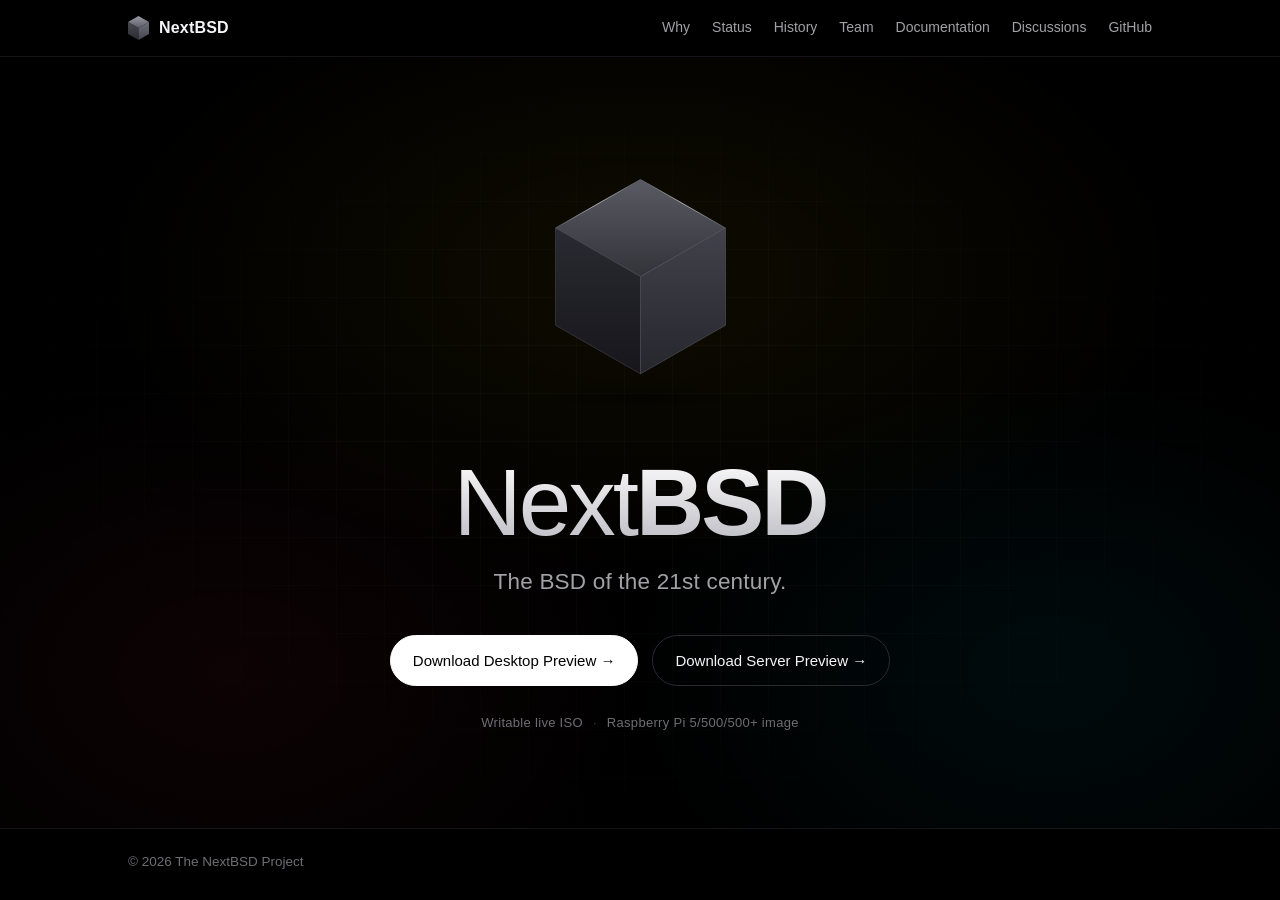
==== commit 7940f272: "Download Desktop Preview first, Server Preview beside it The landing page leads with Download Deskto" ====
--- a/index.html
+++ b/index.html
@@ -106,7 +106,8 @@
     <p class="tagline">The BSD of the 21st century.</p>
 
     <div class="cta">
-      <a class="btn btn-primary" href="https://github.com/nextbsd/nextbsd/releases/tag/continuous-server">Download Server Preview &rarr;</a>
+      <a class="btn btn-primary" href="https://github.com/nextbsd/nextbsd/releases/tag/continuous-desktop">Download Desktop Preview &rarr;</a>
+      <a class="btn btn-ghost" href="https://github.com/nextbsd/nextbsd/releases/tag/continuous-server">Download Server Preview &rarr;</a>
     </div>
 
     <p class="hero-points">
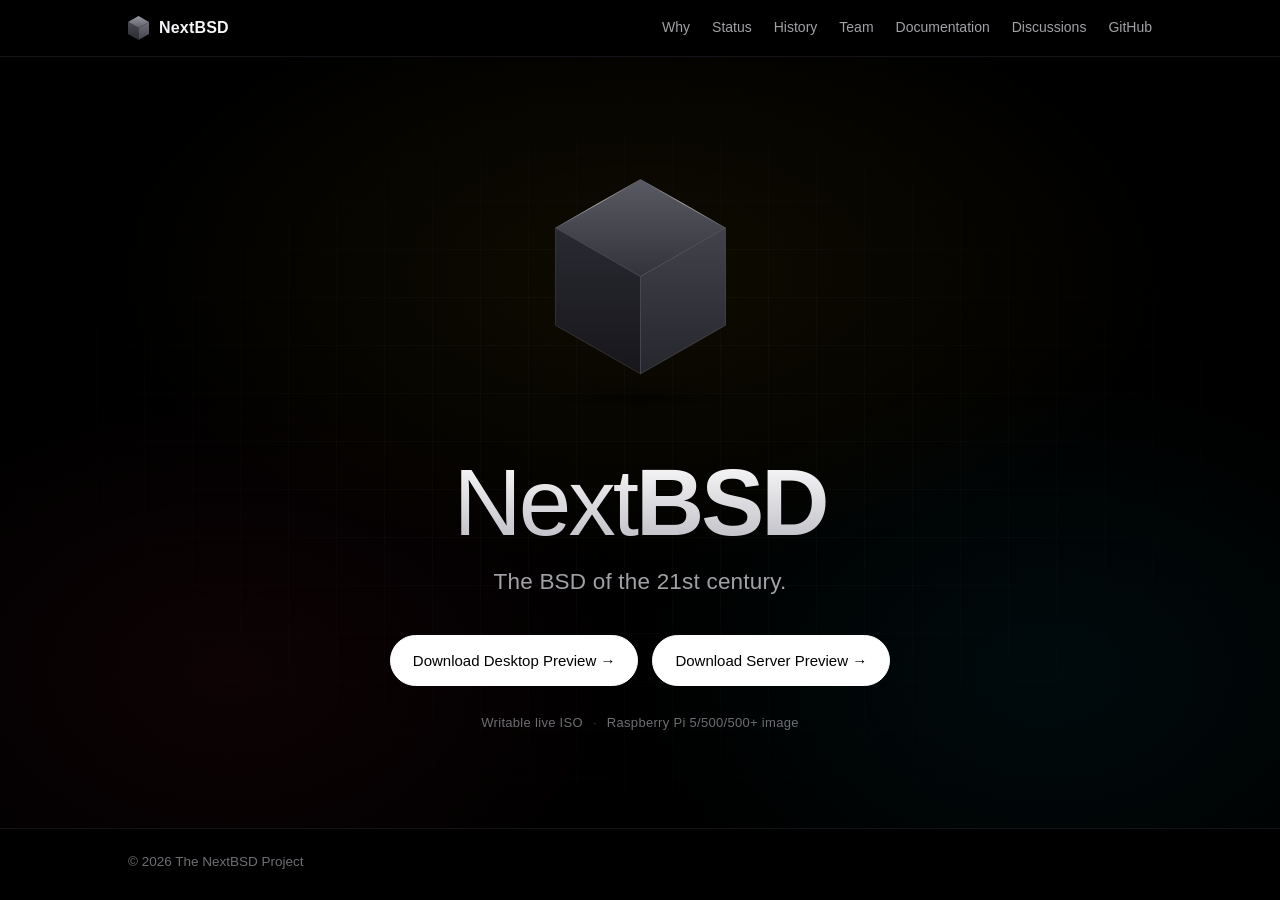
==== commit 810c6bbc: "Home: the Server download button matches the Desktop one Co-Authored-By: Claude Opus 5.5 <noreply@an" ====
--- a/index.html
+++ b/index.html
@@ -106,8 +106,8 @@
     <p class="tagline">The BSD of the 21st century.</p>
 
     <div class="cta">
-      <a class="btn btn-primary" href="https://github.com/nextbsd/nextbsd/releases/tag/continuous-desktop">Download Desktop Preview &rarr;</a>
-      <a class="btn btn-ghost" href="https://github.com/nextbsd/nextbsd/releases/tag/continuous-server">Download Server Preview &rarr;</a>
+      <a class="btn btn-primary" href="desktop.html">Download Desktop Preview &rarr;</a>
+      <a class="btn btn-primary" href="https://github.com/nextbsd/nextbsd/releases/tag/continuous-server">Download Server Preview &rarr;</a>
     </div>
 
     <p class="hero-points">
--- a/assets/style.css
+++ b/assets/style.css
@@ -682,3 +682,67 @@
     padding-top: 0;
     border-top: none;
   }
+
+  /* ---------- Desktop Preview: choose a desktop ---------- */
+  .choices {
+    display: grid;
+    grid-template-columns: repeat(2, 1fr);
+    gap: 24px;
+    margin-top: 8px;
+  }
+  @media (max-width: 860px) { .choices { grid-template-columns: 1fr; } }
+  .choice {
+    display: flex;
+    flex-direction: column;
+    border: 1px solid var(--line);
+    border-radius: 16px;
+    background: linear-gradient(180deg, var(--panel) 0%, #08080a 100%);
+    overflow: hidden;
+  }
+  .choice-shot {
+    /* The screenshots are full screens (16:9): show all of them, Dock and
+       menu included, rather than cropping the edges. */
+    aspect-ratio: 16 / 9;
+    background: #050507;
+    border-bottom: 1px solid var(--line);
+    display: grid;
+    place-items: center;
+    overflow: hidden;
+  }
+  .choice-shot img { width: 100%; height: 100%; object-fit: contain; display: block; }
+  .choice-shot-nextbsd {
+    background:
+      radial-gradient(500px 260px at 50% 40%, rgba(255, 204, 0, 0.08), transparent 70%),
+      #050507;
+    color: var(--fg-mute);
+    font-size: 13px;
+    letter-spacing: 0.3px;
+  }
+  .choice-body { padding: 24px 26px 26px; display: flex; flex-direction: column; flex: 1; }
+  .choice-tag {
+    margin: 0 0 6px;
+    font-size: 12px;
+    text-transform: uppercase;
+    letter-spacing: 2px;
+    font-weight: 600;
+    color: var(--choice-accent);
+  }
+  .choice-tag a { color: inherit; }
+  .choice-name { margin: 0 0 10px; font-size: 26px; font-weight: 700; letter-spacing: -0.6px; }
+  .choice-desc { margin: 0 0 18px; color: var(--fg-dim); font-size: 15px; }
+  .choice-files { list-style: none; margin: 0 0 22px; padding: 0; font-size: 14px; }
+  .choice-files li {
+    display: flex;
+    justify-content: space-between;
+    gap: 12px;
+    padding: 8px 0;
+    border-bottom: 1px solid var(--line-soft);
+  }
+  .choice-files li span:last-child { color: var(--fg-mute); white-space: nowrap; }
+  .choice-files li.soon span:first-child { color: var(--fg-mute); }
+  /* The buttons sit at the bottom of equal-height cards and fill the card's
+     width, so the two line up and match in size whatever is above them. */
+  .choice-cta { margin-top: auto; padding-top: 22px; }
+  .choice-cta .btn { display: flex; justify-content: center; width: 100%; }
+  .choice-note { margin: 0; font-size: 13px; color: var(--fg-mute); }
+  .choice-footnote { margin: 36px 0 0; text-align: center; color: var(--fg-mute); font-size: 14px; }
